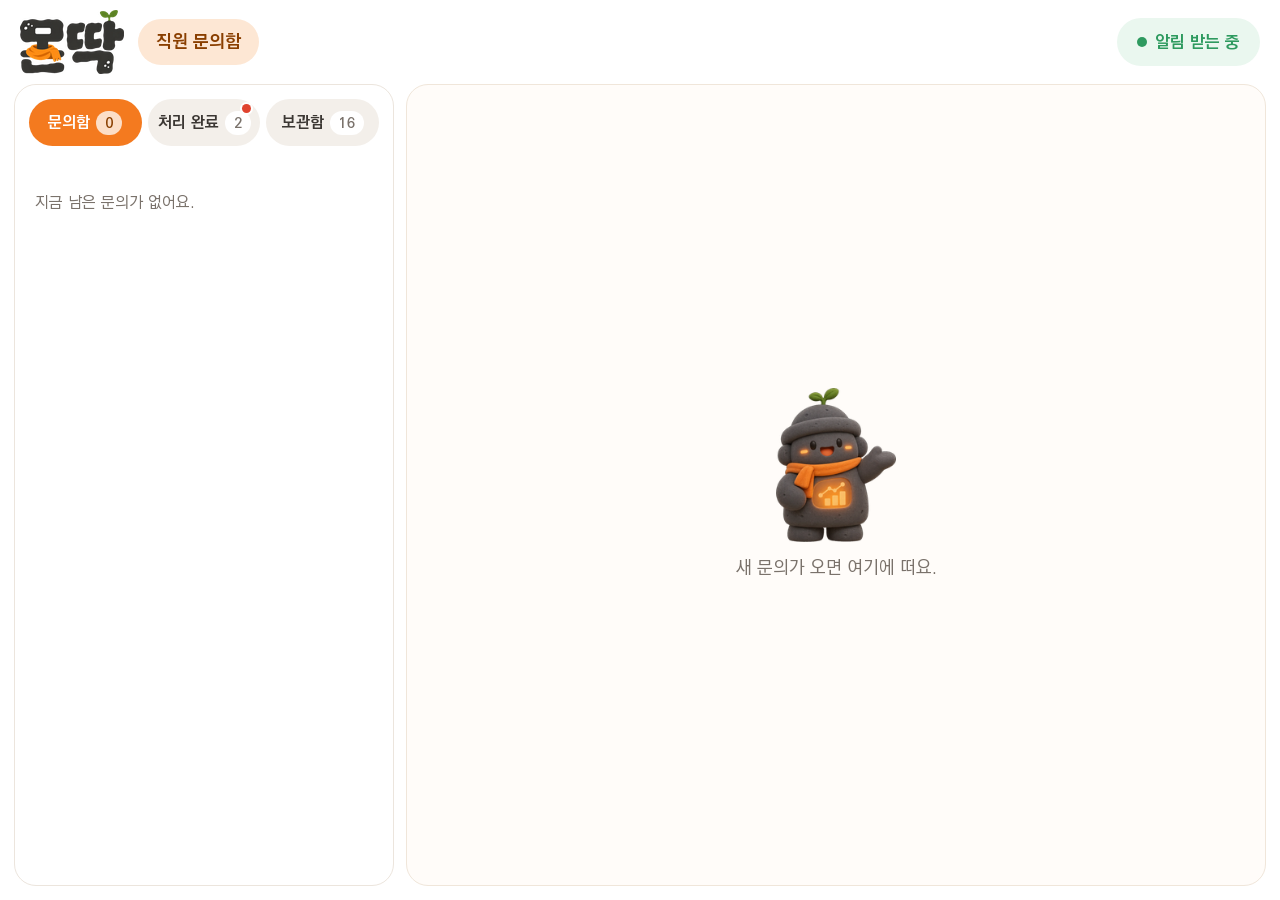
==== staff.html @ 1c8cbd0e "엔터로 모든 걸음 진행(직원 화면에서 돌아온 뒤, 첫·동의·끝 화면, 알림, 직원 답변)" ====
<!doctype html>
<html lang="ko"><head><meta charset="utf-8"><meta name="viewport" content="width=device-width,initial-scale=1">
<title>몬딱</title>
<link rel="icon" href="assets/mascot-profile.png">   <!-- 작업 표시줄 아이콘: 이용자 창과 같은 몬딱 증명사진(11/17) -->
<style>
/* 직원 PC 몬딱 — 문의함 · 메모 · [자리로 가기][직접 답변][처리 완료]. 센터 내부망·오프라인이라 바깥 글꼴·스크립트 없음
   11/17: 겉모습을 이용자 화면(app/visitor/ui.html)에 맞춤 — 같은 색 변수·글씨 로고·둥근 단추·카드·그림자. 기능·배치는 그대로 */
@font-face{font-family:"MD KoPub";src:url("assets/fonts/KoPubWorldDotum-Medium.ttf") format("truetype");font-weight:100 599;font-display:swap}
@font-face{font-family:"MD KoPub";src:url("assets/fonts/KoPubWorldDotum-Bold.ttf") format("truetype");font-weight:600 900;font-display:swap}
:root{--o:#f47a1f;--o2:#e2680f;--ol:#fde7d4;--ol2:#fff4ea;--ink:#1f1d1b;--ink2:#3b3733;--sub:#7a726b;--mute:#a39b94;
  --line:#ece5dd;--card:#fff;--paper:#fffcf9;--side:#faf6f1;--blue:#2f6fd0;--bl:#eaf2fd;--ok:#2e9a5f;--okl:#eaf7ef;
  --red:#b03a2e;--redl:#fdeeec;--sh:0 1px 2px rgba(80,50,20,.05),0 4px 14px rgba(80,50,20,.07)}
*{box-sizing:border-box}
html,body{height:100%;margin:0}
body{font-family:"MD KoPub","KoPubWorld돋움체 Medium","Malgun Gothic",system-ui,sans-serif;color:var(--ink);background:#fff;
  display:flex;flex-direction:column;font-size:17px;word-break:keep-all;overflow-wrap:break-word;color-scheme:light}
button{font-family:inherit}

/* 위쪽 줄: 이용자 화면 .top과 같게(흰 바탕, 글씨 로고 64px, 둥근 알약) */
header{display:flex;align-items:center;gap:16px;padding:10px 20px 8px;background:#fff}
.logo{display:inline-flex;align-items:center;gap:14px}
.logo img{height:64px;width:auto;display:block}        /* 이용자 화면과 같은 몬딱 글씨 로고(크기별로 미리 줄여 둔 그림이라 또렷함) */
.logo small{font-size:18px;font-weight:800;color:#8a3f00;background:var(--ol);border-radius:999px;padding:9px 18px}
.live{margin-left:auto;display:inline-flex;align-items:center;gap:8px;border-radius:999px;padding:11px 20px;
  font-size:17px;font-weight:700;color:var(--ok);background:var(--okl)}
.live::before{content:"";width:10px;height:10px;border-radius:50%;background:currentColor}
.vhint{margin:0 6px 8px;font-size:15px;color:var(--sub);line-height:1.5}
.vnote{margin-top:14px;font-size:15.5px;color:var(--sub);line-height:1.55}
.live.off{color:var(--red);background:var(--redl)}

/* 왼쪽 문의함 = 이용자 화면 오른쪽 칸(.panel), 오른쪽 문의 내용 = 대화 칸(.main) */
main{flex:1;display:grid;grid-template-columns:380px minmax(0,1fr);gap:12px;min-height:0;padding:2px 14px 14px}
/* 스크롤 막대 자리(8px)를 늘 잡아 두고 오른쪽 안쪽 여백을 그만큼 줄임 → 막대가 있든 없든 탭·카드가 칸 가운데에 옴(11/17) */
.list{border:1px solid var(--line);border-radius:22px;background:#fff;padding:14px 6px 14px 14px;overflow:auto;scrollbar-gutter:stable;display:flex;flex-direction:column;gap:8px}
.list::-webkit-scrollbar{width:8px}
.list::-webkit-scrollbar-thumb{background:#d9d0c7;border-radius:8px}
.list::-webkit-scrollbar-track{background:transparent}
/* 11/17: 문의함 / 처리 완료 탭 — 처리 완료한 문의는 문의함에서 빠지고 '처리 완료'에 보관(다시 읽기 가능) */
.tabs{display:flex;gap:6px;margin:-14px -6px 4px -14px;padding:14px 6px 8px 14px;position:sticky;top:-14px;z-index:2;background:#fff;border-radius:22px 22px 0 0}   /* 문의가 많아 내려도 탭은 위에 */
.tab{all:unset;cursor:pointer;box-sizing:border-box;flex:1 1 0;min-width:0;position:relative;display:inline-flex;align-items:center;justify-content:center;gap:6px;
  border-radius:999px;padding:11px 4px;text-align:center;font-weight:800;font-size:16px;white-space:nowrap;      /* 세 탭 너비 같게, 글자는 가운데 */background:#f3efea;color:var(--ink2)}
.tab:hover{background:#ebe5de}
.tab:focus-visible{outline:3px solid var(--blue);outline-offset:2px}
.tab.on{background:var(--o);color:#fff}
.tab .c{font-size:14px;font-weight:800;border-radius:999px;padding:1px 9px;background:rgba(255,255,255,.75);color:#8a3f00}
.tab:not(.on) .c{background:#fff;color:var(--sub)}
.unread-n{margin:4px 6px 2px;font-size:16px;font-weight:800;color:#c3570a}
.tab .dot{position:absolute;top:5px;right:9px;width:9px;height:9px;border-radius:50%;background:#e0442f;box-shadow:0 0 0 2px #fff}   /* 너비를 차지하지 않게 모서리에 */
/* 처리 완료 정리(11/17): 한 달 주기로 보관 파일로 옮기거나 지우기 — 직원 화면에서만 */
.tidy{display:flex;gap:8px;flex-wrap:wrap;margin:2px 2px 4px}
.tidy .btn{padding:9px 16px;font-size:16px}
.remind{margin:0 2px 4px;background:#fff4dc;border:1px solid #f0d08a;color:#7a4f00;border-radius:12px;padding:10px 14px;font-size:15.5px;font-weight:700;line-height:1.45}
.veil{position:fixed;inset:0;background:rgba(40,30,20,.38);display:grid;place-items:center;z-index:20}
.modal{width:min(520px,92vw);background:#fff;border-radius:22px;box-shadow:0 20px 50px rgba(0,0,0,.25);overflow:hidden}
.modal .mh{padding:20px 24px 6px;font-size:22px;font-weight:800}
.modal .mb{padding:4px 24px 8px;font-size:17px;color:var(--ink2);line-height:1.55}
.modal .mb label{display:flex;align-items:center;gap:10px;margin:10px 0;font-size:18px;font-weight:700;color:var(--ink);cursor:pointer}
.modal .mb input{width:20px;height:20px;accent-color:var(--o)}
.modal .mf{display:flex;justify-content:flex-end;gap:8px;flex-wrap:wrap;padding:12px 24px 22px}
/* 선택해서 정리·보관함(11/17) */
.pickbar{margin:0 2px 4px;background:var(--ol2);border:1px solid #f3c9a3;border-radius:14px;padding:10px 12px}
.pickbar b{display:block;margin:0 2px 6px;font-size:16px;color:#8a3f00}
.pickbar .tidy{margin:0}
.q .ck{display:inline-grid;place-items:center;width:22px;height:22px;border:2px solid #cfc6bd;border-radius:6px;background:#fff;color:#fff;font-size:15px;font-weight:800;margin-right:2px}
.q.picked{outline:3px solid var(--o);outline-offset:-1px;background:var(--ol2)}
.q.picked .ck{background:var(--o);border-color:var(--o)}
.htable{width:100%;border-collapse:separate;border-spacing:0;margin-top:16px;background:#fff;border:1px solid var(--line);border-radius:18px;overflow:hidden;
  box-shadow:var(--sh);font-size:17.5px}
.htable th{text-align:left;padding:12px 18px;background:var(--side);font-weight:800;border-bottom:1px solid var(--line)}
.htable td{padding:11px 18px;border-top:1px solid #f3eee8}
.htable tbody tr:first-child td{border-top:0}
.arcdoc{white-space:pre-wrap;word-break:keep-all;margin:16px 0 0;background:#fff;border:1px solid var(--line);border-radius:18px;padding:18px 22px;
  font-family:inherit;font-size:17.5px;line-height:1.75;color:var(--ink);box-shadow:var(--sh)}
.btn.r{background:#c0392b;border-color:#c0392b;color:#fff}
.btn.r:hover{background:#a93226}
.q{all:unset;cursor:pointer;display:block;width:100%;box-sizing:border-box;padding:14px 16px;border:1px solid var(--line);border-radius:16px;background:#fff;
  transition:background .12s,border-color .12s}
.q:hover{background:var(--side)}
.q:focus-visible{outline:3px solid var(--blue);outline-offset:2px}
.q.on{outline:3px solid var(--o);outline-offset:-1px}                 /* 지금 열어 본 문의 */
.q .meta{display:flex;align-items:center;gap:8px;font-size:15px;color:var(--sub)}
.q .meta b{color:#c3570a;font-weight:800}
.q .meta .new,.q .meta .left,.q .meta .done{margin-left:auto;font-size:14px;font-weight:700;border-radius:8px;padding:3px 9px}
.q .meta .new{color:#fff;background:var(--o)}                       /* 안 읽음 */
.q .meta .done{color:var(--sub);background:#f3efea}
.q .meta .left{color:var(--red);background:var(--redl)}
.q .meta .kreply,.q .meta .kvisit{margin-left:auto;font-size:14px;font-weight:700;border-radius:8px;padding:3px 9px}
.q .meta .kreply{color:#2259ad;background:var(--bl)}                  /* 답변 완료 */
.q .meta .kvisit{color:#1f7a49;background:var(--okl)}                 /* 자리로 방문 */
/* 읽음 표시(11/17: 구분이 약하다는 지적) — 안 읽은 문의: 주황 바탕·굵은 왼쪽 띠·굵은 글씨·'안 읽음' 꼬리표
   읽은 문의: 흰 바탕에 옅은 글씨·회색 꼬리표(메일처럼) */
.q.unread{background:#fff1e3;border-color:#f3c9a3;box-shadow:inset 8px 0 0 var(--o);padding-left:24px}
.q.unread .want{font-weight:800;color:var(--ink)}
.q.unread .meta b::before{content:"";display:inline-block;width:10px;height:10px;border-radius:50%;background:var(--o);margin-right:6px;vertical-align:1px}
.q.read{background:#fff}
.q.read .meta b{color:#a8826a;font-weight:700}
.q.read .want{font-weight:500;color:#8a827b}
.q.read .why{color:var(--mute)}
.q .want{display:block;margin-top:6px;font-size:18px;font-weight:700;line-height:1.45}
.q .why{display:block;margin-top:2px;font-size:15.5px;color:var(--sub)}
.none{color:var(--sub);font-size:16px;padding:8px 6px}

.note{overflow:auto;padding:26px max(28px,calc((100% - 940px)/2));background:var(--paper);border:1px solid #f0e6da;border-radius:22px}
.empty{height:100%;display:grid;place-content:center;justify-items:center;gap:12px;color:var(--sub);font-size:18px}
.empty img{width:120px}
.seat{font-size:30px;font-weight:800;color:#c3570a;letter-spacing:-.02em}
.when{font-size:15.5px;color:var(--sub);margin-top:4px}
/* 이용자가 상담을 끝냄(11/17): 빈자리로 가거나 못 읽을 답을 보내지 않게 */
.donebar{margin-top:16px;background:#f3efea;border:1px solid var(--line);color:var(--ink2);border-radius:16px;padding:14px 20px;font-size:18px;font-weight:700;line-height:1.5}
.gone{margin-top:16px;background:var(--redl);border:1px solid #f3c9c3;color:#a3301f;border-radius:16px;padding:14px 20px;font-size:18px;font-weight:700;line-height:1.5}
/* 문의 내용(11/07: 항목 이름이 안 보이고 줄이 안 맞는다는 지적) — 이름표는 위, 내용은 아래로 카드처럼(이용자 화면 .card) */
.info{display:grid;grid-template-columns:repeat(auto-fit,minmax(260px,1fr));gap:12px;margin:18px 0 4px}
.info .it{background:#fff;border:1px solid var(--line);border-radius:18px;padding:16px 20px;box-shadow:var(--sh)}
.info .lab{display:inline-flex;align-items:center;gap:6px;font-size:15px;font-weight:800;border-radius:999px;padding:5px 13px;margin-bottom:10px;
  color:#b4520a;background:var(--ol2);border:1px solid #f6d3b3}
.info .lab::before{content:"";width:8px;height:8px;border-radius:50%;background:var(--o)}
.info .it.why .lab{color:#2259ad;background:var(--bl);border-color:#cfe0f7}
.info .it.why .lab::before{background:var(--blue)}
.info .val{font-size:20px;font-weight:700;line-height:1.5;color:var(--ink);word-break:keep-all}
.sec{margin-top:14px;background:#fff;border:1px solid var(--line);border-radius:18px;padding:16px 20px;box-shadow:var(--sh)}
.sec h3{display:flex;align-items:center;gap:8px;margin:0 0 8px;font-size:18px;font-weight:800;color:var(--ink)}
.sec h3::before{content:"";width:4px;height:18px;border-radius:2px;background:var(--o)}
.sec p,.sec li{font-size:17.5px;line-height:1.65;color:var(--ink2);margin:0;word-break:keep-all}
.sec ul{list-style:none;margin:0;padding:0;display:grid;gap:6px}
.sec li{position:relative;padding-left:20px}
.sec li::before{content:"";position:absolute;left:4px;top:.62em;width:7px;height:7px;border-radius:50%;background:var(--o)}
/* 단추: 이용자 화면 .btn(둥근 12px, 주황·흰색) — 크게 */
.actions{display:flex;gap:10px;flex-wrap:wrap;margin-top:20px}
.btn{all:unset;cursor:pointer;display:inline-flex;align-items:center;border-radius:12px;padding:13px 24px;font-weight:700;font-size:18px;
  border:1px solid var(--line);background:#fff;color:var(--ink);transition:background .12s}
.btn:hover{background:#f7f2ed}
.btn:focus-visible{outline:3px solid var(--blue);outline-offset:2px}
.btn.o{background:var(--o);border-color:var(--o);color:#fff}
.btn.o:hover{background:var(--o2)}
.btn.b{background:var(--blue);border-color:var(--blue);color:#fff}
.btn.b:hover{background:#2861b8}
.btn[disabled]{opacity:.4;cursor:default;pointer-events:none}
.reply{margin-top:16px;border:1px solid var(--line);border-radius:18px;padding:18px 20px;display:none;gap:12px;background:#fff;max-width:760px;box-shadow:var(--sh)}
.reply.open{display:grid}
.reply label{font-size:15.5px;color:var(--sub)}
textarea{font:inherit;font-size:17.5px;border:1.5px solid var(--line);border-radius:14px;padding:12px 14px;min-height:110px;resize:vertical}
textarea:focus{outline:none;border-color:var(--o);box-shadow:0 0 0 3px rgba(244,122,31,.15)}
.drop{display:block;border:2px dashed #e8c9ad;border-radius:14px;padding:12px 16px;font-size:16px;color:#b4560c;background:#fffaf5;cursor:pointer}
.drop:hover{background:#fff1e4;border-color:var(--o)}
.drop.has{color:var(--ink);border-style:solid;border-color:#bfe5cd;background:var(--okl)}
.hist{border-top:1px solid var(--line);margin-top:20px;padding-top:14px}
.hist h3{margin:0 0 6px;font-size:16px;font-weight:700;color:var(--sub)}
.h{font-size:16px;color:var(--ink2);padding:3px 0}
.h time{color:var(--sub);margin-right:10px}
/* 알림 글: 이용자 화면 알림(.err)과 같은 진한 둥근 띠 */
.toast{position:fixed;right:20px;bottom:20px;background:#2b2622;color:#fff;border-radius:12px;padding:13px 20px;font-size:16.5px;font-weight:700;
  box-shadow:0 10px 26px rgba(0,0,0,.2);opacity:0;transform:translateY(8px);transition:.25s;max-width:440px}
.toast.show{opacity:1;transform:none}
</style>
<link rel="stylesheet" href="demo.css?v=50a64e1f"></head>
<body>
<header>
  <span class="logo"><img src="assets/logo-64.png" srcset="assets/logo-64.png 1x, assets/logo-128.png 2x, assets/logo-192.png 3x" alt="몬딱"><small>직원 문의함</small></span>
  <span class="live" id="live">알림 받는 중</span>
</header>
<main>
  <nav class="list" id="list" aria-label="문의함"></nav>
  <section class="note" id="note"></section>
</main>
<div class="toast" id="toast" role="status"></div>
<script src="data.js?v=cb9f3511"></script>
<script src="staff_demo.js?v=7564c7c4"></script>
<script>
const KO = {new:"새 문의", coming:"자리로 방문", replied:"답변 완료", done:"처리 완료", left:"상담 끝남"};
const P = new URLSearchParams(location.hash.slice(1));
const TOKEN = P.get("t") || sessionStorage.getItem("t") || "";
try { sessionStorage.setItem("t", TOKEN); } catch (e) {}
let items = [], sel = P.get("s") || "", seen = null, replyOpen = false, file = null, lastStatus = {}, tab = "inbox", first = true,
    oldDone = 0, clearDays = 30, picking = false, picked = new Set(), histMonths = [], histTotal = 0, histSel = "", histRows = [];
history.replaceState(null, "", location.pathname);           // 주소 줄에 비밀 표식이 남지 않게

const $ = id => document.getElementById(id);
const esc = s => String(s ?? "").replace(/[&<>"']/g, c => ({"&":"&amp;","<":"&lt;",">":"&gt;",'"':"&quot;","'":"&#39;"}[c]));
// 문장마다 새 줄(11/07: "구체적인…"부터는 아래 줄로) — 마침표·물음표·느낌표 뒤 띄어쓰기에서 나눔
const lines = s => String(s ?? "").trim().split(/(?<=[.!?])\s+/).filter(Boolean).map(esc).join("<br>");
function api(path, body) { return DEMO_STAFF_API(path, body); }
function toast(t) { const el = $("toast"); el.textContent = t; el.classList.add("show"); setTimeout(() => el.classList.remove("show"), 3500); }

function memoParts(memo) {        // 정리문 글 → 받은 시각·소제목별 내용
  const lines = String(memo || "").split("\n");
  let when = "", secs = [], cur = null;
  lines.forEach((ln, i) => {
    if (i === 0 && ln.startsWith("[문의 정리문]")) return;
    if (i === 1 && /^자리:/.test(ln)) { const m = ln.match(/작성 ([0-9-]+ [0-9:]+)/); when = m ? m[1] : ""; return; }
    if (ln.startsWith("■")) { cur = {h: ln.replace(/^■\s*/, ""), items: [], ps: []}; secs.push(cur); return; }
    if (!cur || !ln.trim()) return;
    if (ln.startsWith("- ")) cur.items.push(ln.slice(2)); else cur.ps.push(ln);
  });
  return {when, secs};
}

// 11/17 밤: '문의함' 탭(11/18까지 이름 '문의 내용') = 아직 아무것도 하지 않은 새 문의만. 자리로 가기·직접 답변을 하거나 이용자가 상담을 끝내면 바로 '처리 완료'로
const HANDLED = ["coming", "replied", "done", "left"];
const inbox = () => items.filter(i => !HANDLED.includes(i.status));
const doneList = () => items.filter(i => HANDLED.includes(i.status)).sort((a, b) => String(b.updated || "").localeCompare(String(a.updated || "")));
const doneTime = i => ((i.history || []).filter(h => h.kind === "done").pop() || {}).time || "";
const lastTime = i => ((i.history || []).slice(-1)[0] || {}).time || "";

// 처리 완료의 구분(11/17 밤): 직원이 한 일로 두 가지 — 답변 완료 / 자리로 방문(둘 다 했으면 나중에 한 것)
const staffAct = i => (i.history || []).filter(h => h.kind === "reply" || h.kind === "coming").pop();
function tagOf(i) {
  if (HANDLED.includes(i.status)) {
    const a = staffAct(i);
    if (a) return `<span class="${a.kind === "reply" ? "kreply" : "kvisit"}">${a.kind === "reply" ? "답변 완료" : "자리로 방문"} ${esc((a.time || "").slice(-5))}</span>`;
    return `<span class="left">상담 끝남</span>`;                       // 직원이 손대기 전에 이용자가 상담을 끝냄
  }
  if (!i.read) return `<span class="new">안 읽음</span>`;
  return `<span class="done">${i.status === "new" ? "읽음" : KO[i.status]}</span>`;
}

function renderList() {
  const box = inbox(), fin = doneList(), shown = tab === "done" ? fin : box;
  const n = box.filter(i => !i.read).length;
  if (tab !== "arc" && sel && !shown.some(i => i.session === sel)) sel = "";      // 다른 탭의 문의는 닫음
  for (const s of [...picked]) if (!fin.some(i => i.session === s)) picked.delete(s);
  const leftNew = fin.filter(i => i.status === "left" && !i.read).length;    /* 11/18 점검 6번: 안 읽은 '상담 끝남'이 처리 완료 탭에서 눈에 띄게 */
  const tabs = `<div class="tabs" role="tablist">
      <button class="tab ${tab === "inbox" ? "on" : ""}" data-t="inbox" role="tab">문의함 <span class="c">${box.length}</span></button>
      <button class="tab ${tab === "done" ? "on" : ""}" data-t="done" role="tab">처리 완료 <span class="c">${fin.length}</span>${oldDone || leftNew ? `<span class="dot" title="${leftNew ? "이용자가 상담을 끝낸 문의가 있어요" : "정리할 것이 있어요"}"></span>` : ""}</button>
      <button class="tab ${tab === "arc" ? "on" : ""}" data-t="arc" role="tab">보관함 <span class="c">${histTotal}</span></button></div>`;
  let body = "";
  if (tab === "arc") {
    body = `<p class="vhint">지금까지의 방문 내역(날짜·성별·연령대·방문 목적)이에요. 달마다 보관 폴더에 텍스트 파일로 쌓여요. 폴더에서 파일을 지우면 여기서도 사라져요.</p>
      <div class="tidy"><button class="btn" id="openArc">보관 폴더 열기</button></div>` +
      (histMonths.length ? histMonths.map(m => `
      <button class="q read ${m.month === histSel ? "on" : ""}" data-h="${esc(m.month)}">
        <span class="meta"><b>${esc(monthKo(m.month))}</b><span class="done">${esc(m.month)}.txt</span></span>
        <span class="want">방문 ${m.count}건</span>
      </button>`).join("") : `<p class="none">아직 쌓인 방문 내역이 없어요. 이용자가 상담을 끝내면 한 줄씩 쌓여요.</p>`);
  } else {
    const bar = tab !== "done" ? "" : picking
      ? `<div class="pickbar"><b>${picked.size ? `${picked.size}건 골랐어요` : "옮기거나 지울 문의를 눌러 고르세요"}</b><div class="tidy">
           <button class="btn o" id="pMove" ${picked.size ? "" : "disabled"}>보관 폴더로 옮기기</button>
           <button class="btn r" id="pDel" ${picked.size ? "" : "disabled"}>지우기</button>
           <button class="btn" id="pStop">취소</button></div></div>`
      : `<div class="tidy"><button class="btn o" id="oldMove" ${oldDone ? "" : "disabled"}>${clearDays}일 지난 것 옮기기(${oldDone}건)</button>
           <button class="btn" id="pStart" ${fin.length ? "" : "disabled"}>선택</button>
           <button class="btn" id="openArc">보관 폴더 열기</button></div>` +
        (oldDone ? `<p class="remind">처리한 지 ${clearDays}일 지난 문의가 ${oldDone}건 있어요. '${clearDays}일 지난 것 옮기기'를 눌러 보관 폴더로 옮겨 주세요.</p>` : "");
    body = bar + (tab === "inbox" && n ? `<p class="unread-n">안 읽은 문의 ${n}건</p>` : "") +
      (tab === "done" && leftNew ? `<p class="unread-n">이용자가 상담을 끝낸 문의 ${leftNew}건(안 읽음)</p>` : "") +
      (shown.length ? shown.map(i => {
        const pk = tab === "done" && picking;
        return `
      <button class="q ${(tab === "done" && i.status !== "left") || i.read ? "read" : "unread"} s-${esc(i.status)} ${!pk && i.session === sel ? "on" : ""} ${pk && picked.has(i.session) ? "picked" : ""}" data-s="${esc(i.session)}">
        <span class="meta">${pk ? `<span class="ck">${picked.has(i.session) ? "✓" : ""}</span>` : ""}<b>${esc(i.seat)}</b>${esc((i.time || "").slice(-5))}${tagOf(i)}</span>
        <span class="want">${esc(i.want)}</span>
        ${i.why ? `<span class="why">${esc(i.why)}</span>` : ""}
      </button>`; }).join("") : `<p class="none">${tab === "done" ? "처리 완료한 문의가 아직 없어요." : "지금 남은 문의가 없어요."}</p>`);
  }
  $("list").innerHTML = tabs + body;
  document.querySelectorAll(".q[data-s]").forEach(b => b.onclick = () => {
    if (tab === "done" && picking) { picked.has(b.dataset.s) ? picked.delete(b.dataset.s) : picked.add(b.dataset.s); renderList(); return; }
    sel = b.dataset.s; replyOpen = false; file = null; markRead(sel); render();
  });
  document.querySelectorAll(".q[data-h]").forEach(b => b.onclick = () => { histSel = b.dataset.h; loadHistory().then(render); });
  document.querySelectorAll(".tab").forEach(b => b.onclick = () => {
    if (tab === b.dataset.t) return;
    tab = b.dataset.t; sel = ""; picking = false; picked.clear(); replyOpen = false; file = null;
    if (tab === "arc") loadHistory().then(render); render();
  });
  // 처리 완료 탭: 옮긴 처리 내용(텍스트 파일) 폴더 / 보관함 탭: 방문 내역 폴더
  if ($("openArc")) $("openArc").onclick = () => api("/api/open_archive", {which: tab === "arc" ? "visit" : "inquiry"})
    .then(r => toast(r.opened ? "보관 폴더를 열었어요. 새 창으로 떠요." : `보관 폴더를 열지 못했어요. 이 폴더를 직접 열어 주세요: ${r.folder || ""}`))
    .catch(() => toast("보관 폴더를 열지 못했어요. 잠시 뒤 다시 눌러 주세요."));
  if ($("oldMove")) $("oldMove").onclick = () => clearDone("old", "move", []);
  if ($("pStart")) $("pStart").onclick = () => { picking = true; sel = ""; render(); };
  if ($("pStop")) $("pStop").onclick = () => { picking = false; picked.clear(); render(); };
  if ($("pMove")) $("pMove").onclick = () => clearDone("pick", "move", [...picked]);
  if ($("pDel")) $("pDel").onclick = () => confirmBox(`고른 ${picked.size}건을 지울까요?`, "지운 내용은 되살릴 수 없어요. 남겨 두려면 '보관 폴더로 옮기기'를 누르세요.",
    () => clearDone("pick", "delete", [...picked]));
}

// 처리 완료 정리(직원 화면에서만): 30일 지난 것 한 번에 보관 / 골라서 보관·지우기
function clearDone(scope, action, sessions) {
  return api("/api/clear", {scope, action, sessions}).then(r => {
    picking = false; picked.clear(); sel = "";
    toast(action === "move" ? `${r.count}건을 보관 폴더로 옮겼어요. '보관 폴더 열기'로 볼 수 있어요.` : `${r.count}건을 지웠어요.`);
    refresh();
  }).catch(() => toast(action === "move" ? "옮기지 못했어요. 잠시 뒤 다시 눌러 주세요." : "지우지 못했어요. 잠시 뒤 다시 눌러 주세요."));
}
function confirmBox(title, msg, yes) {
  const v = document.createElement("div"); v.className = "veil";
  v.innerHTML = `<div class="modal" role="alertdialog"><div class="mh">${esc(title)}</div><div class="mb">${esc(msg)}</div>
    <div class="mf"><button class="btn" id="cNo">취소</button><button class="btn r" id="cYes">지우기</button></div></div>`;
  v.onclick = e => { if (e.target === v) v.remove(); };
  document.body.appendChild(v);
  v.querySelector("#cNo").onclick = () => v.remove();
  v.querySelector("#cYes").onclick = () => { v.remove(); yes(); };
}

// 보관함 = 방문 내역(11/17 밤): 보관 폴더의 달별 파일을 그때그때 읽음(탐색기에서 지운 파일은 다음 새로 고침에 빠짐)
function loadHistory() {
  return api("/api/history" + (histSel ? "?month=" + encodeURIComponent(histSel) : "")).then(d => {
    histMonths = d.months || []; histTotal = d.total || 0; histSel = d.month || ""; histRows = d.rows || [];
  }).catch(() => {});
}

function renderNote() {
  if (tab === "arc") {
    $("note").innerHTML = histSel ? `<div class="seat">${esc(monthKo(histSel))} 방문 내역</div>
      <div class="when">방문 ${histRows.length}건 · 보관 폴더의 ${esc(histSel)}.txt</div>
      <table class="htable"><thead><tr><th>날짜</th><th>성별</th><th>연령대</th><th>방문 목적</th></tr></thead>
        <tbody>${histRows.map(r => `<tr>${r.map(c => `<td>${esc(c)}</td>`).join("")}</tr>`).join("")}</tbody></table>
      <p class="vnote">· 이용자가 상담을 끝낼 때마다 한 줄씩 쌓여요. 이름·연락처·질문 내용은 들어 있지 않아요.<br>
        · 이 표는 보관 폴더의 ${esc(histSel)}.txt 파일 그대로예요(메모장으로 열려요). 폴더에서 파일을 지우면 여기서도 사라져요.</p>`
      : `<div class="empty"><img src="assets/mascot-small.png" alt="">이용자가 상담을 끝내면 방문 내역이 여기에 쌓여요.</div>`;
    return;
  }
  const cur = items.find(i => i.session === sel);
  if (!cur) {
    const msg = tab === "done" ? (doneList().length ? "왼쪽에서 문의를 고르면 문의 내용과 처리 내용을 다시 읽을 수 있어요." : "자리로 가거나 직접 답변한 문의가 여기로 옮겨 와요.")
                               : (inbox().length ? "왼쪽 목록에서 문의를 골라 주세요." : "새 문의가 오면 여기에 떠요.");
    $("note").innerHTML = `<div class="empty"><img src="assets/mascot-small.png" alt="">${msg}</div>`; return;
  }
  const m = memoParts(cur.memo), done = cur.status === "done", left = cur.status === "left";
  const same = t => String(t || "").replace(/\s/g, "") === String(cur.want || "").replace(/\s/g, "");
  const secs = m.secs.filter(s => !(s.ps.length === 1 && !s.items.length && same(s.ps[0])))   // 위 '찾으시는 것'과 같은 글은 한 번만
    .map(s => `<div class="sec"><h3>${esc(s.h)}</h3>${s.ps.map(p => `<p>${lines(p)}</p>`).join("")}${
    s.items.length ? `<ul>${s.items.map(x => `<li>${esc(x)}</li>`).join("")}</ul>` : ""}</div>`).join("");
  const hist = (cur.history || []).map(h => `<div class="h"><time>${esc((h.time || "").slice(-5))}</time>${
    {coming: "자리로 가는 중이라고 알림", reply: "직접 답변", done: "처리 완료", left: "이용자가 상담을 끝냄"}[h.kind]}${h.text ? " · " + esc(h.text) : ""}${h.file_name ? " · 보낸 파일 " + esc(h.file_name) : ""}</div>`).join("");
  $("note").innerHTML = `
    <div class="seat">${esc(cur.seat)}</div>
    <div class="when">${m.when ? "받은 시각 " + esc(m.when) + " · " : ""}${KO[cur.status] || ""}</div>
    ${done ? `<div class="donebar">${esc(doneTime(cur).slice(-5))}에 처리 완료한 문의예요. 문의 내용과 처리 내용을 다시 읽을 수 있어요.</div>` : ""}
    ${left ? `<div class="gone">이용자가 ${esc((cur.left_time || "").slice(-5))}에 상담을 끝냈어요. 자리로 가지 않아도 돼요.</div>` : ""}
    <div class="info"><div class="it"><span class="lab">찾으시는 것</span><div class="val">${lines(cur.want || "적힌 내용이 없어요. 이용자에게 직접 여쭤봐 주세요.")}</div></div>
      ${cur.why ? `<div class="it why"><span class="lab">도움이 필요한 이유</span><div class="val">${lines(cur.why)}</div></div>` : ""}</div>
    ${done ? "" : `<div class="actions">
      <button class="btn o" id="go" ${left ? "disabled" : ""}>자리로 가기</button>
      <button class="btn b" id="rep" ${left ? "disabled" : ""}>직접 답변</button>
    </div>`}
    <div class="reply ${replyOpen ? "open" : ""}" id="replyBox">
      <label for="txt">이용자에게 보낼 말(이용자 화면에 '몬딱 운영자' 이름으로 떠요)</label>
      <textarea id="txt" placeholder="예: 센터 표에는 없지만 제가 찾은 자료를 보내 드려요."></textarea>
      <label class="drop ${file ? "has" : ""}" id="drop"><span id="fname">${file ? esc(file.name) : "보낼 파일 고르기(없어도 돼요 · CSV나 엑셀(.xlsx), 20MB까지)"}</span>
        <input type="file" id="fileIn" hidden accept=".csv,.xlsx"></label>
      <div style="display:flex;gap:10px"><button class="btn b" id="send">보내기</button><button class="btn" id="cancel">취소</button></div>
    </div>
    <div style="margin-top:8px">${secs}</div>
    ${hist ? `<div class="hist"><h3>처리 내용</h3>${hist}</div>` : ""}`;
  // 자리로 가기·직접 답변을 하면 처리 완료로 옮기고, 방금 그 문의를 그대로 열어 둠(다시 읽기)
  const push = (kind, extra = {}, msg = "") => api("/api/push", {session: cur.session, kind, ...extra}).then(() => {
    const moved = tab !== "done";
    tab = "done"; sel = cur.session; replyOpen = false; file = null;
    if (msg || moved) toast((msg ? msg + " " : "") + (moved ? "'처리 완료'로 옮겼어요." : ""));
    refresh();
  }).catch(() => { toast("이용자에게 전하지 못했어요. 이용자가 상담을 끝냈을 수 있어요. 잠시 뒤 다시 눌러 주세요."); refresh(); });
  if (done) return;                                                     // 처리 완료한 문의: 읽기만
  $("go").onclick = () => push("coming", {}, "이용자 화면에 '센터 직원이 자리로 가고 있어요'가 떠요.");
  $("rep").onclick = () => { replyOpen = !replyOpen; $("replyBox").classList.toggle("open", replyOpen); if (replyOpen) $("txt").focus(); };
  $("cancel").onclick = () => { replyOpen = false; file = null; renderNote(); };
  $("fileIn").onchange = e => { file = e.target.files[0] || null; $("fname").textContent = file ? file.name : ""; $("drop").classList.toggle("has", !!file); };
  $("send").onclick = async () => {
    const text = $("txt").value.trim();
    if (!text && !file) { toast("보낼 말이나 파일을 넣어 주세요."); return; }
    if (file && file.size > 20 * 1024 * 1024) { toast("파일이 너무 커요. 20MB까지 보낼 수 있어요."); return; }
    if (file && !/[.](csv|xlsx)$/i.test(file.name)) { toast("CSV나 엑셀(.xlsx) 파일만 보낼 수 있어요. 다른 파일은 표로 옮겨서 보내 주세요."); return; }
    let b64 = "";
    if (file) b64 = await new Promise(res => { const r = new FileReader(); r.onload = () => res(String(r.result).split(",")[1] || ""); r.readAsDataURL(file); });
    await push("reply", {text, file_name: file ? file.name : "", file_b64: b64}, "보냈어요. 이용자 화면에 '몬딱 운영자'로 떠요.");
  };
}

// 열어 본 문의 = 읽음(창이 앞에 있을 때만 — 그냥 켜져만 있으면 안 읽은 것으로 둠)
function markRead(s) {
  const it = items.find(i => i.session === s);
  if (!it || it.read || !document.hasFocus()) return;
  it.read = true;
  api("/api/read", {session: s}).catch(() => {});
}
window.addEventListener("focus", () => { markRead(sel); render(); });

// 답변을 쓰는 중에는 글이 지워지지 않게 오른쪽은 그대로
function render() { renderList(); if (!replyOpen) renderNote(); }

const monthKo = ym => ym ? `${ym.slice(0, 4)}년 ${Number(ym.slice(5, 7))}월` : "";

async function refresh() {
  try {
    const d = await api("/api/items");
    $("live").className = "live" + (d.alive ? "" : " off");
    $("live").textContent = d.alive ? "알림 받는 중" : "알림 꺼짐 · 컴퓨터를 다시 켜 주세요";
    const fresh = d.items.filter(i => seen && !seen.has(i.session));
    seen = new Set(d.items.map(i => i.session));
    items = d.items; oldDone = d.old_done || 0; clearDays = d.clear_days || 30;
    await loadHistory();                                               // 보관 폴더에서 지운 파일도 바로 반영
    // 11/17: 맨 위 문의를 저절로 열지 않음(열면 바로 '읽음'이 되어 안 읽은 문의가 안 보였음). 알림 [열기]로 온 문의만 바로 엶
    if (first && sel) { const it = items.find(i => i.session === sel); if (it && HANDLED.includes(it.status)) tab = "done"; }
    first = false;
    markRead(sel);
    if (fresh.length) toast(`새 문의 · ${fresh[0].seat} · ${fresh[0].want}`);
    const gone = items.filter(i => i.status === "left" && lastStatus[i.session] && lastStatus[i.session] !== "left");
    if (gone.length) toast(`${gone[0].seat} 이용자가 상담을 끝냈어요.`);
    if (gone.some(i => i.session === sel)) { replyOpen = false; file = null; }      // 쓰던 답변은 받을 사람이 없음
    lastStatus = Object.fromEntries(items.map(i => [i.session, i.status]));
    render();
  } catch (e) {
    $("live").className = "live off"; $("live").textContent = "연결 끊김 · 컴퓨터를 다시 켜 주세요";
  }
}
refresh(); setInterval(refresh, 3000);
</script>
</body></html>
---- demo.css ----
/* 몬딱 데모에서만 쓰는 모양(이용자·직원 화면 안). 화면 본래 모양은 프로그램의 ui.html 그대로다. */

/* ---- 이용자 화면: 다음 말이 입력칸에 미리 적혀 있음 */
#say[readonly]{cursor:default;color:#1f1d1b}
.demo-ready #say{font-weight:700}
.demo-tag{display:none!important}         /* 시연 모드 표시: 데모에선 뺌 */

/* 입력칸 위 예시 세 단추 */
.demo-picks{width:min(940px,calc(100% - 32px));margin:8px auto 0;display:grid;grid-template-columns:repeat(3,minmax(0,1fr));gap:14px}
.demo-picks.hide{display:none}
.demo-pick{all:unset;box-sizing:border-box;cursor:pointer;display:flex;flex-direction:column;min-width:0;background:#fff;overflow:hidden;
  border:1.5px solid #ece5dd;border-radius:18px;font-family:inherit;transition:border-color .12s,background .12s}
.demo-pick:hover{border-color:#f3c9a3;background:#fffaf5}
.demo-pick.on{border-color:#f47a1f;background:#fff4ea;box-shadow:0 0 0 3px rgba(244,122,31,.18)}
.demo-pick .pt{display:block;height:150px;background:#fff center/contain no-repeat;border-bottom:1px solid #ece5dd}
.demo-pick .pw{min-width:0;display:flex;flex-direction:column;gap:4px;padding:12px 14px 14px;text-align:center}
.demo-pick b{font-size:19px;font-weight:800;color:#1f1d1b;line-height:1.3;word-break:keep-all}
.demo-pick small{font-size:15px;font-weight:700;color:#e2680f;white-space:nowrap;overflow:hidden;text-overflow:ellipsis}

/* 신청함 폴더(데모): 담긴 파일 보기 */
.demo-box{width:min(620px,92vw)}
.demo-box img{display:block;width:100%;margin-top:12px;border:1px solid #ece5dd;border-radius:12px}

/* 첫 화면 글씨: 데모 화면은 높이가 760px라 vh로 정한 글씨가 작아짐 → 크게 고정 */
#s-start .hero h1{font-size:68px}
#s-start .hero p{font-size:27px}
#s-start .start-btn{font-size:29px;font-weight:800;padding:10px 42px 10px 10px;gap:16px}
#s-start .start-btn .dot{width:64px;height:64px}
#s-start .start-btn .dot svg.i{width:28px;height:28px}
#s-start .hint{font-size:19px;margin-top:16px}

/* ---- 직원 화면: 보관 폴더(데모) */
.modal.folder{width:min(820px,94vw)}
.fbody{display:grid;grid-template-columns:minmax(230px,300px) minmax(0,1fr);gap:12px;padding:6px 24px 4px;min-height:260px}
.flist{border:1px solid #ece5dd;border-radius:14px;padding:8px;overflow:auto;max-height:340px;background:#fffcf9}
.frow{display:flex;align-items:center;justify-content:space-between;gap:8px;padding:9px 10px;border-radius:10px;cursor:pointer;font-size:16px;font-weight:700}
.frow:hover{background:#f7f2ed}
.frow.on{background:#fff4ea;outline:2px solid #f3c9a3}
.frow span{min-width:0;overflow:hidden;text-overflow:ellipsis;white-space:nowrap}
.fdel{all:unset;cursor:pointer;flex:none;font-size:13.5px;font-weight:700;color:#b03a2e;background:#fdeeec;border-radius:8px;padding:4px 9px}
.fdel:hover{background:#f9d9d5}
.ftext{margin:0;border:1px solid #ece5dd;border-radius:14px;padding:14px 16px;background:#fff;font-family:inherit;font-size:16px;line-height:1.7;
  white-space:pre-wrap;word-break:keep-all;overflow:auto;max-height:340px;color:#1f1d1b}

/* ===== 누르고 싶게: 단추가 살짝 작아졌다 커짐 =====
   transform(scale)으로 줄이면 단추를 사진처럼 늘였다 줄여서 글씨가 번짐 → clip-path로 단추 가장자리만 안쪽으로 들어왔다 나감(글씨는 그대로 또렷).
   --dr: 단추 모서리 둥글기(알약 모양 단추는 999px). */
@keyframes demo-squeeze{0%,100%{clip-path:inset(-40px round var(--dr,14px))}50%{clip-path:inset(4px round var(--dr,14px))}}
@keyframes demo-squeeze-seq{0%,34%,100%{clip-path:inset(-40px round var(--dr,14px))}17%{clip-path:inset(5px round var(--dr,14px))}}
@keyframes demo-squeeze-big{0%,100%{clip-path:inset(-40px round var(--dr,14px))}50%{clip-path:inset(7px round var(--dr,14px))}}
#b-go,#b-start,#b-help,#b-close,.start-btn{--dr:999px}
.demo-pick{--dr:18px}

/* 다음에 누를 단추(보내기·직원 도움·반출 신청·신청 마쳤어요 등), 첫 화면 단추, 직원 화면 보내기, 호출 카드·도움 창 단추 */
.demo-next,#b-go,#b-start:not([disabled]),#send,[data-k="arrived"],.veil [data-k="go"]{animation:demo-squeeze 1.1s ease-in-out infinite}
.demo-next{position:relative;z-index:1}
/* 이용 종료를 누를 차례: 회색 단추라 눈에 안 띄어서 주황으로 칠하고 더 크게 */
#b-close.demo-next{background:#f47a1f!important;color:#fff!important;border-color:#f47a1f!important;animation:demo-squeeze-big 1s ease-in-out infinite}
#b-close.demo-next svg{color:#fff;stroke:currentColor}
/* 차례로: 예시 세 단추(1초씩), 직원 화면 [자리로 가기]→[직접 답변](0.8초 간격) */
.demo-picks:not(:has(.on)) .demo-pick{animation:demo-squeeze-seq 3s ease-in-out infinite}
.demo-picks:not(:has(.on)) .demo-pick:nth-child(2){animation-delay:1s}
.demo-picks:not(:has(.on)) .demo-pick:nth-child(3){animation-delay:2s}
#go:not([disabled]){animation:demo-squeeze-seq 2.4s ease-in-out infinite}
#rep:not([disabled]){animation:demo-squeeze-seq 2.4s ease-in-out .8s infinite}
/* 보내기(화살표) 단추: 작은 단추라 더 깊게 들어왔다 나감 */
@keyframes demo-squeeze-send{0%,100%{clip-path:inset(-40px round 12px)}50%{clip-path:inset(7px round 10px)}}
#b-send.demo-next{animation:demo-squeeze-send 1s ease-in-out infinite}
/* 예시 세 단추: 차례가 오면 조금 들어왔다 나가고 옅은 주황빛(너무 세지 않게) */
@keyframes demo-pick-seq{0%,34%,100%{clip-path:inset(-40px round 18px);background:#fff;border-color:#ece5dd}
  17%{clip-path:inset(7px round 17px);background:#fff8f1;border-color:#f6c39a}}
.demo-picks:not(:has(.on)) .demo-pick{animation-name:demo-pick-seq;animation-duration:3s}
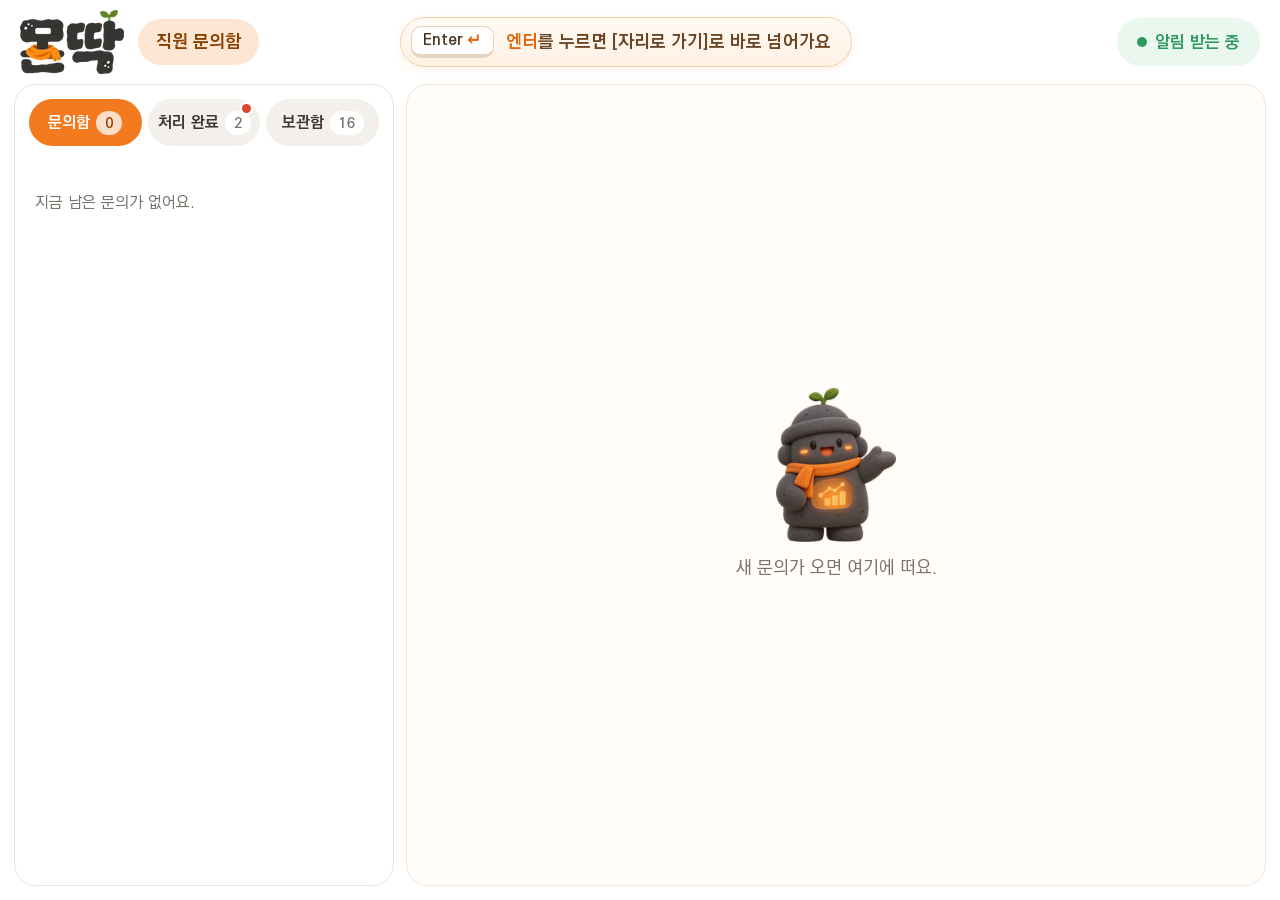
==== commit 00fae2e1: "최종 데모: 상담 대화 늘림, 모든 화면 엔터 안내, 반출함 제목 구분" ====
--- a/staff.html
+++ b/staff.html
@@ -78,7 +78,8 @@
 .q:hover{background:var(--side)}
 .q:focus-visible{outline:3px solid var(--blue);outline-offset:2px}
 .q.on{outline:3px solid var(--o);outline-offset:-1px}                 /* 지금 열어 본 문의 */
-.q .meta{display:flex;align-items:center;gap:8px;font-size:15px;color:var(--sub)}
+.q .meta{display:flex;align-items:center;flex-wrap:wrap;gap:4px 8px;font-size:15px;color:var(--sub)}
+.q .meta .when{order:9;flex-basis:100%;white-space:nowrap;font-size:14.5px}   /* 둘째 줄: 자리 이름·상태 아래에 날짜와 시각 */
 .q .meta b{color:#c3570a;font-weight:800}
 .q .meta .new,.q .meta .left,.q .meta .done{margin-left:auto;font-size:14px;font-weight:700;border-radius:8px;padding:3px 9px}
 .q .meta .new{color:#fff;background:var(--o)}                       /* 안 읽음 */
@@ -151,8 +152,10 @@
 .toast{position:fixed;right:20px;bottom:20px;background:#2b2622;color:#fff;border-radius:12px;padding:13px 20px;font-size:16.5px;font-weight:700;
   box-shadow:0 10px 26px rgba(0,0,0,.2);opacity:0;transform:translateY(8px);transition:.25s;max-width:440px}
 .toast.show{opacity:1;transform:none}
+.cplink{border:0;background:none;padding:0;font:inherit;color:#c25a0b;text-decoration:underline;text-underline-offset:3px;cursor:copy;word-break:break-all;text-align:left}
+.cplink:hover{color:#f2700f}
 </style>
-<link rel="stylesheet" href="demo.css?v=50a64e1f"></head>
+<link rel="stylesheet" href="demo.css?v=8f0c935e"></head>
 <body>
 <header>
   <span class="logo"><img src="assets/logo-64.png" srcset="assets/logo-64.png 1x, assets/logo-128.png 2x, assets/logo-192.png 3x" alt="몬딱"><small>직원 문의함</small></span>
@@ -163,8 +166,8 @@
   <section class="note" id="note"></section>
 </main>
 <div class="toast" id="toast" role="status"></div>
-<script src="data.js?v=cb9f3511"></script>
-<script src="staff_demo.js?v=7564c7c4"></script>
+<script src="data.js?v=b1b8fdfd"></script>
+<script src="staff_demo.js?v=c2366d3b"></script>
 <script>
 const KO = {new:"새 문의", coming:"자리로 방문", replied:"답변 완료", done:"처리 완료", left:"상담 끝남"};
 const P = new URLSearchParams(location.hash.slice(1));
@@ -198,6 +201,22 @@
 const HANDLED = ["coming", "replied", "done", "left"];
 const inbox = () => items.filter(i => !HANDLED.includes(i.status));
 const doneList = () => items.filter(i => HANDLED.includes(i.status)).sort((a, b) => String(b.updated || "").localeCompare(String(a.updated || "")));
+// 문의 카드의 때: "2026년 11월 19일 13:39"(11/19: 시간만 있어 며칠 전 문의인지 모른다는 지적)
+const when = t => { const m = /^(\d{4})-(\d{2})-(\d{2})[ T](\d{2}:\d{2})/.exec(t || ""); return m ? `${m[1]}년 ${+m[2]}월 ${+m[3]}일 ${m[4]}` : String(t || "").slice(-5); };
+// 꼬리표·처리 내용 줄처럼 좁은 곳: "11월 19일 13:39"(11/19 전수 점검: 카드 말고도 시간만 나오는 곳이 남아 있었음)
+const whenShort = t => { const m = /^(\d{4})-(\d{2})-(\d{2})[ T](\d{2}:\d{2})/.exec(t || ""); return m ? `${+m[2]}월 ${+m[3]}일 ${m[4]}` : String(t || "").slice(-5); };
+// 주소는 누르면 복사(방문객 화면과 같게)
+const linkify = h => h.replace(/https?:\/\/[A-Za-z0-9\-._~:\/?#\[\]@!$&'()*+,;=%]+/g, m => {
+  const u = m.replace(/(?:&#39;|&quot;|[.,;:!?)\]'])+$/, "");
+  return `<button class="cplink" data-url="${u}" title="누르면 주소가 복사돼요">${u}</button>` + m.slice(u.length); });
+document.addEventListener("click", async e => {
+  const b = e.target.closest(".cplink"); if (!b) return;
+  const u = b.dataset.url; let ok = false;
+  try { await navigator.clipboard.writeText(u); ok = true; } catch (er) {
+    const t = document.createElement("textarea"); t.value = u; t.style.position = "fixed"; t.style.opacity = "0";
+    document.body.appendChild(t); t.select(); try { ok = document.execCommand("copy"); } catch (e2) { ok = false; } t.remove(); }
+  toast(ok ? "주소를 복사했어요. 인터넷 창 주소칸에 붙여 넣어 주세요." : "복사하지 못했어요. 주소를 직접 적어 주세요.");
+});
 const doneTime = i => ((i.history || []).filter(h => h.kind === "done").pop() || {}).time || "";
 const lastTime = i => ((i.history || []).slice(-1)[0] || {}).time || "";
 
@@ -206,7 +225,7 @@
 function tagOf(i) {
   if (HANDLED.includes(i.status)) {
     const a = staffAct(i);
-    if (a) return `<span class="${a.kind === "reply" ? "kreply" : "kvisit"}">${a.kind === "reply" ? "답변 완료" : "자리로 방문"} ${esc((a.time || "").slice(-5))}</span>`;
+    if (a) return `<span class="${a.kind === "reply" ? "kreply" : "kvisit"}">${a.kind === "reply" ? "답변 완료" : "자리로 방문"} ${esc(whenShort(a.time))}</span>`;
     return `<span class="left">상담 끝남</span>`;                       // 직원이 손대기 전에 이용자가 상담을 끝냄
   }
   if (!i.read) return `<span class="new">안 읽음</span>`;
@@ -216,7 +235,7 @@
 function renderList() {
   const box = inbox(), fin = doneList(), shown = tab === "done" ? fin : box;
   const n = box.filter(i => !i.read).length;
-  if (tab !== "arc" && sel && !shown.some(i => i.session === sel)) sel = "";      // 다른 탭의 문의는 닫음
+  if (!first && tab !== "arc" && sel && !shown.some(i => i.session === sel)) sel = "";      // 다른 탭의 문의는 닫음(첫 목록을 받기 전에는 그대로 — 알림 창에서 고른 문의를 잃지 않게, 11/19)
   for (const s of [...picked]) if (!fin.some(i => i.session === s)) picked.delete(s);
   const leftNew = fin.filter(i => i.status === "left" && !i.read).length;    /* 11/18 점검 6번: 안 읽은 '상담 끝남'이 처리 완료 탭에서 눈에 띄게 */
   const tabs = `<div class="tabs" role="tablist">
@@ -234,7 +253,7 @@
       </button>`).join("") : `<p class="none">아직 쌓인 방문 내역이 없어요. 이용자가 상담을 끝내면 한 줄씩 쌓여요.</p>`);
   } else {
     const bar = tab !== "done" ? "" : picking
-      ? `<div class="pickbar"><b>${picked.size ? `${picked.size}건 골랐어요` : "옮기거나 지울 문의를 눌러 고르세요"}</b><div class="tidy">
+      ? `<div class="pickbar"><b>${picked.size ? `${picked.size}건 골랐어요` : "옮기거나 지울 문의를 눌러서 골라 주세요"}</b><div class="tidy">
            <button class="btn o" id="pMove" ${picked.size ? "" : "disabled"}>보관 폴더로 옮기기</button>
            <button class="btn r" id="pDel" ${picked.size ? "" : "disabled"}>지우기</button>
            <button class="btn" id="pStop">취소</button></div></div>`
@@ -248,7 +267,7 @@
         const pk = tab === "done" && picking;
         return `
       <button class="q ${(tab === "done" && i.status !== "left") || i.read ? "read" : "unread"} s-${esc(i.status)} ${!pk && i.session === sel ? "on" : ""} ${pk && picked.has(i.session) ? "picked" : ""}" data-s="${esc(i.session)}">
-        <span class="meta">${pk ? `<span class="ck">${picked.has(i.session) ? "✓" : ""}</span>` : ""}<b>${esc(i.seat)}</b>${esc((i.time || "").slice(-5))}${tagOf(i)}</span>
+        <span class="meta">${pk ? `<span class="ck">${picked.has(i.session) ? "✓" : ""}</span>` : ""}<b>${esc(i.seat)}</b><span class="when">${esc(when(i.time))}</span>${tagOf(i)}</span>
         <span class="want">${esc(i.want)}</span>
         ${i.why ? `<span class="why">${esc(i.why)}</span>` : ""}
       </button>`; }).join("") : `<p class="none">${tab === "done" ? "처리 완료한 문의가 아직 없어요." : "지금 남은 문의가 없어요."}</p>`);
@@ -272,7 +291,7 @@
   if ($("pStart")) $("pStart").onclick = () => { picking = true; sel = ""; render(); };
   if ($("pStop")) $("pStop").onclick = () => { picking = false; picked.clear(); render(); };
   if ($("pMove")) $("pMove").onclick = () => clearDone("pick", "move", [...picked]);
-  if ($("pDel")) $("pDel").onclick = () => confirmBox(`고른 ${picked.size}건을 지울까요?`, "지운 내용은 되살릴 수 없어요. 남겨 두려면 '보관 폴더로 옮기기'를 누르세요.",
+  if ($("pDel")) $("pDel").onclick = () => confirmBox(`고른 ${picked.size}건을 지울까요?`, "지운 내용은 되살릴 수 없어요. 남겨 두려면 '보관 폴더로 옮기기'를 눌러 주세요.",
     () => clearDone("pick", "delete", [...picked]));
 }
 
@@ -322,14 +341,14 @@
   const same = t => String(t || "").replace(/\s/g, "") === String(cur.want || "").replace(/\s/g, "");
   const secs = m.secs.filter(s => !(s.ps.length === 1 && !s.items.length && same(s.ps[0])))   // 위 '찾으시는 것'과 같은 글은 한 번만
     .map(s => `<div class="sec"><h3>${esc(s.h)}</h3>${s.ps.map(p => `<p>${lines(p)}</p>`).join("")}${
-    s.items.length ? `<ul>${s.items.map(x => `<li>${esc(x)}</li>`).join("")}</ul>` : ""}</div>`).join("");
-  const hist = (cur.history || []).map(h => `<div class="h"><time>${esc((h.time || "").slice(-5))}</time>${
-    {coming: "자리로 가는 중이라고 알림", reply: "직접 답변", done: "처리 완료", left: "이용자가 상담을 끝냄"}[h.kind]}${h.text ? " · " + esc(h.text) : ""}${h.file_name ? " · 보낸 파일 " + esc(h.file_name) : ""}</div>`).join("");
+    s.items.length ? `<ul>${s.items.map(x => `<li>${linkify(esc(x))}</li>`).join("")}</ul>` : ""}</div>`).join("");
+  const hist = (cur.history || []).map(h => `<div class="h"><time>${esc(whenShort(h.time))}</time>${
+    {coming: "자리로 간다고 알림", reply: "직접 답변", done: "처리 완료", left: "이용자가 상담을 끝냄"}[h.kind]}${h.text ? " · " + esc(h.text) : ""}${h.file_name ? " · 보낸 파일 " + esc(h.file_name) : ""}</div>`).join("");
   $("note").innerHTML = `
     <div class="seat">${esc(cur.seat)}</div>
-    <div class="when">${m.when ? "받은 시각 " + esc(m.when) + " · " : ""}${KO[cur.status] || ""}</div>
-    ${done ? `<div class="donebar">${esc(doneTime(cur).slice(-5))}에 처리 완료한 문의예요. 문의 내용과 처리 내용을 다시 읽을 수 있어요.</div>` : ""}
-    ${left ? `<div class="gone">이용자가 ${esc((cur.left_time || "").slice(-5))}에 상담을 끝냈어요. 자리로 가지 않아도 돼요.</div>` : ""}
+    <div class="when">${m.when ? "받은 시각 " + esc(when(m.when)) + " · " : ""}${KO[cur.status] || ""}</div>
+    ${done ? `<div class="donebar">${esc(when(doneTime(cur)))}에 처리 완료한 문의예요. 문의 내용과 처리 내용을 다시 읽을 수 있어요.</div>` : ""}
+    ${left ? `<div class="gone">이용자가 ${esc(when(cur.left_time))}에 상담을 끝냈어요. 자리로 가지 않아도 돼요.</div>` : ""}
     <div class="info"><div class="it"><span class="lab">찾으시는 것</span><div class="val">${lines(cur.want || "적힌 내용이 없어요. 이용자에게 직접 여쭤봐 주세요.")}</div></div>
       ${cur.why ? `<div class="it why"><span class="lab">도움이 필요한 이유</span><div class="val">${lines(cur.why)}</div></div>` : ""}</div>
     ${done ? "" : `<div class="actions">
@@ -353,7 +372,7 @@
     refresh();
   }).catch(() => { toast("이용자에게 전하지 못했어요. 이용자가 상담을 끝냈을 수 있어요. 잠시 뒤 다시 눌러 주세요."); refresh(); });
   if (done) return;                                                     // 처리 완료한 문의: 읽기만
-  $("go").onclick = () => push("coming", {}, "이용자 화면에 '센터 직원이 자리로 가고 있어요'가 떠요.");
+  $("go").onclick = () => push("coming", {}, "이용자 화면에 '직원이 이 자리로 오고 있어요'가 떠요.");
   $("rep").onclick = () => { replyOpen = !replyOpen; $("replyBox").classList.toggle("open", replyOpen); if (replyOpen) $("txt").focus(); };
   $("cancel").onclick = () => { replyOpen = false; file = null; renderNote(); };
   $("fileIn").onchange = e => { file = e.target.files[0] || null; $("fname").textContent = file ? file.name : ""; $("drop").classList.toggle("has", !!file); };
@@ -386,7 +405,7 @@
   try {
     const d = await api("/api/items");
     $("live").className = "live" + (d.alive ? "" : " off");
-    $("live").textContent = d.alive ? "알림 받는 중" : "알림 꺼짐 · 컴퓨터를 다시 켜 주세요";
+    $("live").textContent = d.alive ? "알림 받는 중" : "알림이 꺼졌어요 · 컴퓨터를 다시 켜 주세요";
     const fresh = d.items.filter(i => seen && !seen.has(i.session));
     seen = new Set(d.items.map(i => i.session));
     items = d.items; oldDone = d.old_done || 0; clearDays = d.clear_days || 30;
@@ -402,7 +421,7 @@
     lastStatus = Object.fromEntries(items.map(i => [i.session, i.status]));
     render();
   } catch (e) {
-    $("live").className = "live off"; $("live").textContent = "연결 끊김 · 컴퓨터를 다시 켜 주세요";
+    $("live").className = "live off"; $("live").textContent = "연결이 끊겼어요 · 컴퓨터를 다시 켜 주세요";
   }
 }
 refresh(); setInterval(refresh, 3000);
--- a/demo.css
+++ b/demo.css
@@ -70,3 +70,15 @@
 @keyframes demo-pick-seq{0%,34%,100%{clip-path:inset(-40px round 18px);background:#fff;border-color:#ece5dd}
   17%{clip-path:inset(7px round 17px);background:#fff8f1;border-color:#f6c39a}}
 .demo-picks:not(:has(.on)) .demo-pick{animation-name:demo-pick-seq;animation-duration:3s}
+/* 머리줄 가운데 엔터 안내(새 상담과 돋보기 사이 빈 곳) */
+.demo-tip{margin-left:auto;display:flex;align-items:center;gap:12px;padding:8px 20px 8px 10px;border-radius:999px;
+  background:linear-gradient(180deg,#fffaf4,#fff1e3);border:1.5px solid #f6cfa8;color:#6b4423;font-size:18px;font-weight:700;white-space:nowrap;
+  box-shadow:0 2px 8px rgba(244,122,31,.10)}
+.demo-tip b{color:#e2680f;font-weight:800}
+.demo-tip kbd{font-family:inherit;font-size:15px;font-weight:800;color:#4a3524;background:#fff;border:1.5px solid #e6d3c0;border-bottom-width:4px;
+  border-radius:10px;padding:3px 11px;line-height:1.2;display:inline-flex;align-items:center;gap:5px}
+.demo-tip kbd span{font-size:17px;color:#e2680f}
+/* 첫 화면·동의 화면·직원 화면의 엔터 안내 */
+.demo-tip.inline{margin:16px 0 0;width:fit-content}
+#s-who .demo-tip.inline{margin:14px 0 0 auto}
+.demo-tip.staff{margin:0 auto}
